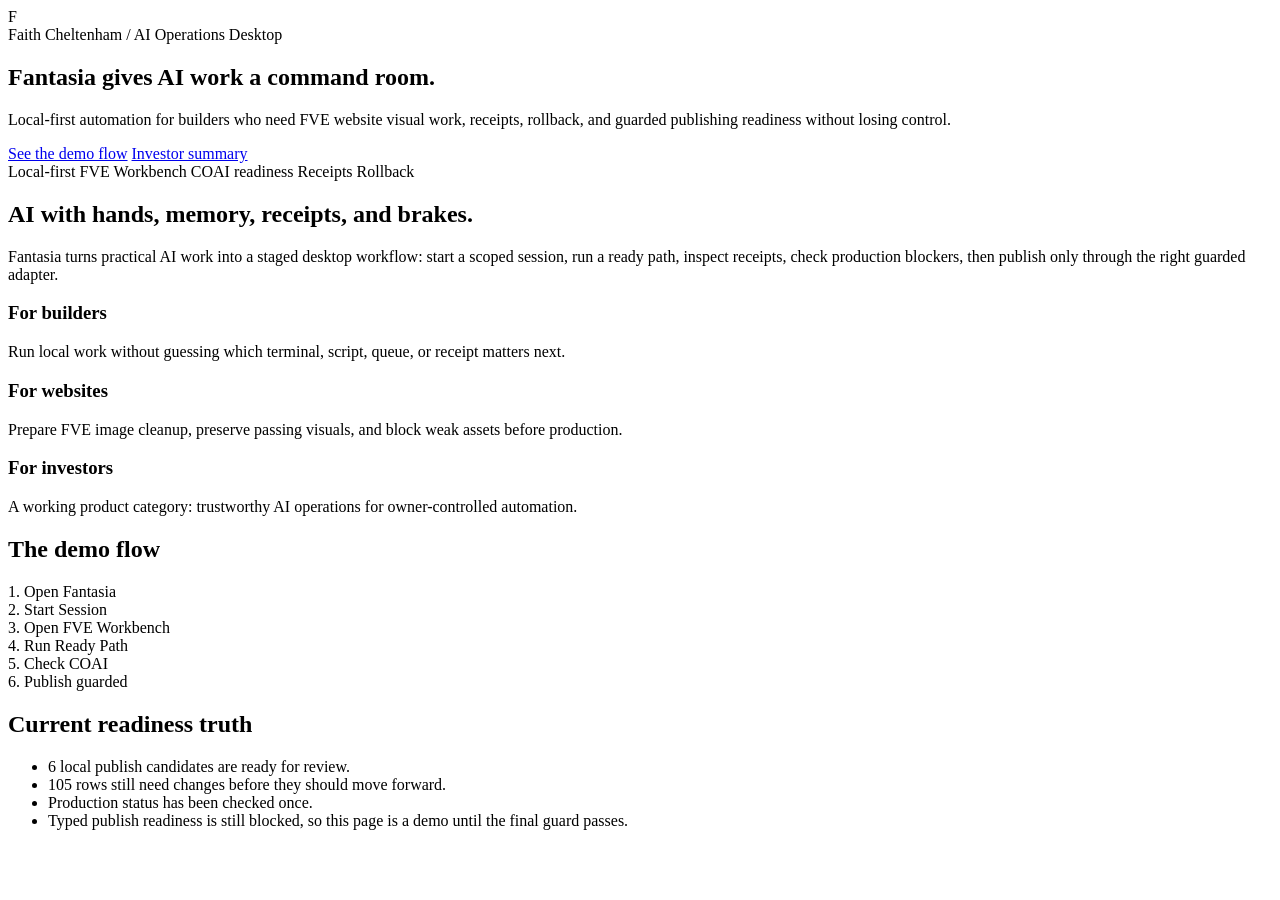
==== website-demo/faithcheltenham-fantasia/index.html @ 329a2b1d "Add FaithCheltenham Fantasia demo page" ====
<!doctype html>
<html lang="en">
<head>
  <meta charset="utf-8" />
  <meta name="viewport" content="width=device-width, initial-scale=1" />
  <title>Fantasia | Faith Cheltenham</title>
  <meta name="description" content="Fantasia is Faith Cheltenham's local-first AI operations desktop for safe creative automation, FVE website visual work, receipts, rollback, and guarded publishing readiness." />
  <link rel="stylesheet" href="style.css" />
</head>
<body>
  <main class="fantasia-page">
    <section class="fantasia-hero">
      <div class="fantasia-hero-inner">
        <div class="fantasia-mark">F</div>
        <div>
          <div class="fantasia-eyebrow">Faith Cheltenham / AI Operations Desktop</div>
          <h1>Fantasia gives AI work a command room.</h1>
          <p>Local-first automation for builders who need FVE website visual work, receipts, rollback, and guarded publishing readiness without losing control.</p>
        </div>
        <div class="fantasia-actions">
          <a class="fantasia-button" href="#demo">See the demo flow</a>
          <a class="fantasia-button secondary" href="#investors">Investor summary</a>
        </div>
        <div class="fantasia-chip-row">
          <span class="fantasia-chip">Local-first</span>
          <span class="fantasia-chip">FVE Workbench</span>
          <span class="fantasia-chip">COAI readiness</span>
          <span class="fantasia-chip">Receipts</span>
          <span class="fantasia-chip">Rollback</span>
        </div>
      </div>
    </section>

    <section class="fantasia-section" id="investors">
      <h2>AI with hands, memory, receipts, and brakes.</h2>
      <p>Fantasia turns practical AI work into a staged desktop workflow: start a scoped session, run a ready path, inspect receipts, check production blockers, then publish only through the right guarded adapter.</p>
      <div class="fantasia-grid">
        <article class="fantasia-panel">
          <h3>For builders</h3>
          <p>Run local work without guessing which terminal, script, queue, or receipt matters next.</p>
        </article>
        <article class="fantasia-panel">
          <h3>For websites</h3>
          <p>Prepare FVE image cleanup, preserve passing visuals, and block weak assets before production.</p>
        </article>
        <article class="fantasia-panel">
          <h3>For investors</h3>
          <p>A working product category: trustworthy AI operations for owner-controlled automation.</p>
        </article>
      </div>
    </section>

    <section class="fantasia-section" id="demo">
      <h2>The demo flow</h2>
      <div class="fantasia-flow">
        <div class="fantasia-step">1. Open Fantasia</div>
        <div class="fantasia-step">2. Start Session</div>
        <div class="fantasia-step">3. Open FVE Workbench</div>
        <div class="fantasia-step">4. Run Ready Path</div>
        <div class="fantasia-step">5. Check COAI</div>
        <div class="fantasia-step">6. Publish guarded</div>
      </div>
    </section>

    <section class="fantasia-section">
      <div class="fantasia-panel fantasia-status">
        <h2>Current readiness truth</h2>
        <ul class="fantasia-list">
          <li>6 local publish candidates are ready for review.</li>
          <li>105 rows still need changes before they should move forward.</li>
          <li>Production status has been checked once.</li>
          <li>Typed publish readiness is still blocked, so this page is a demo until the final guard passes.</li>
        </ul>
      </div>
    </section>
  </main>
</body>
</html>
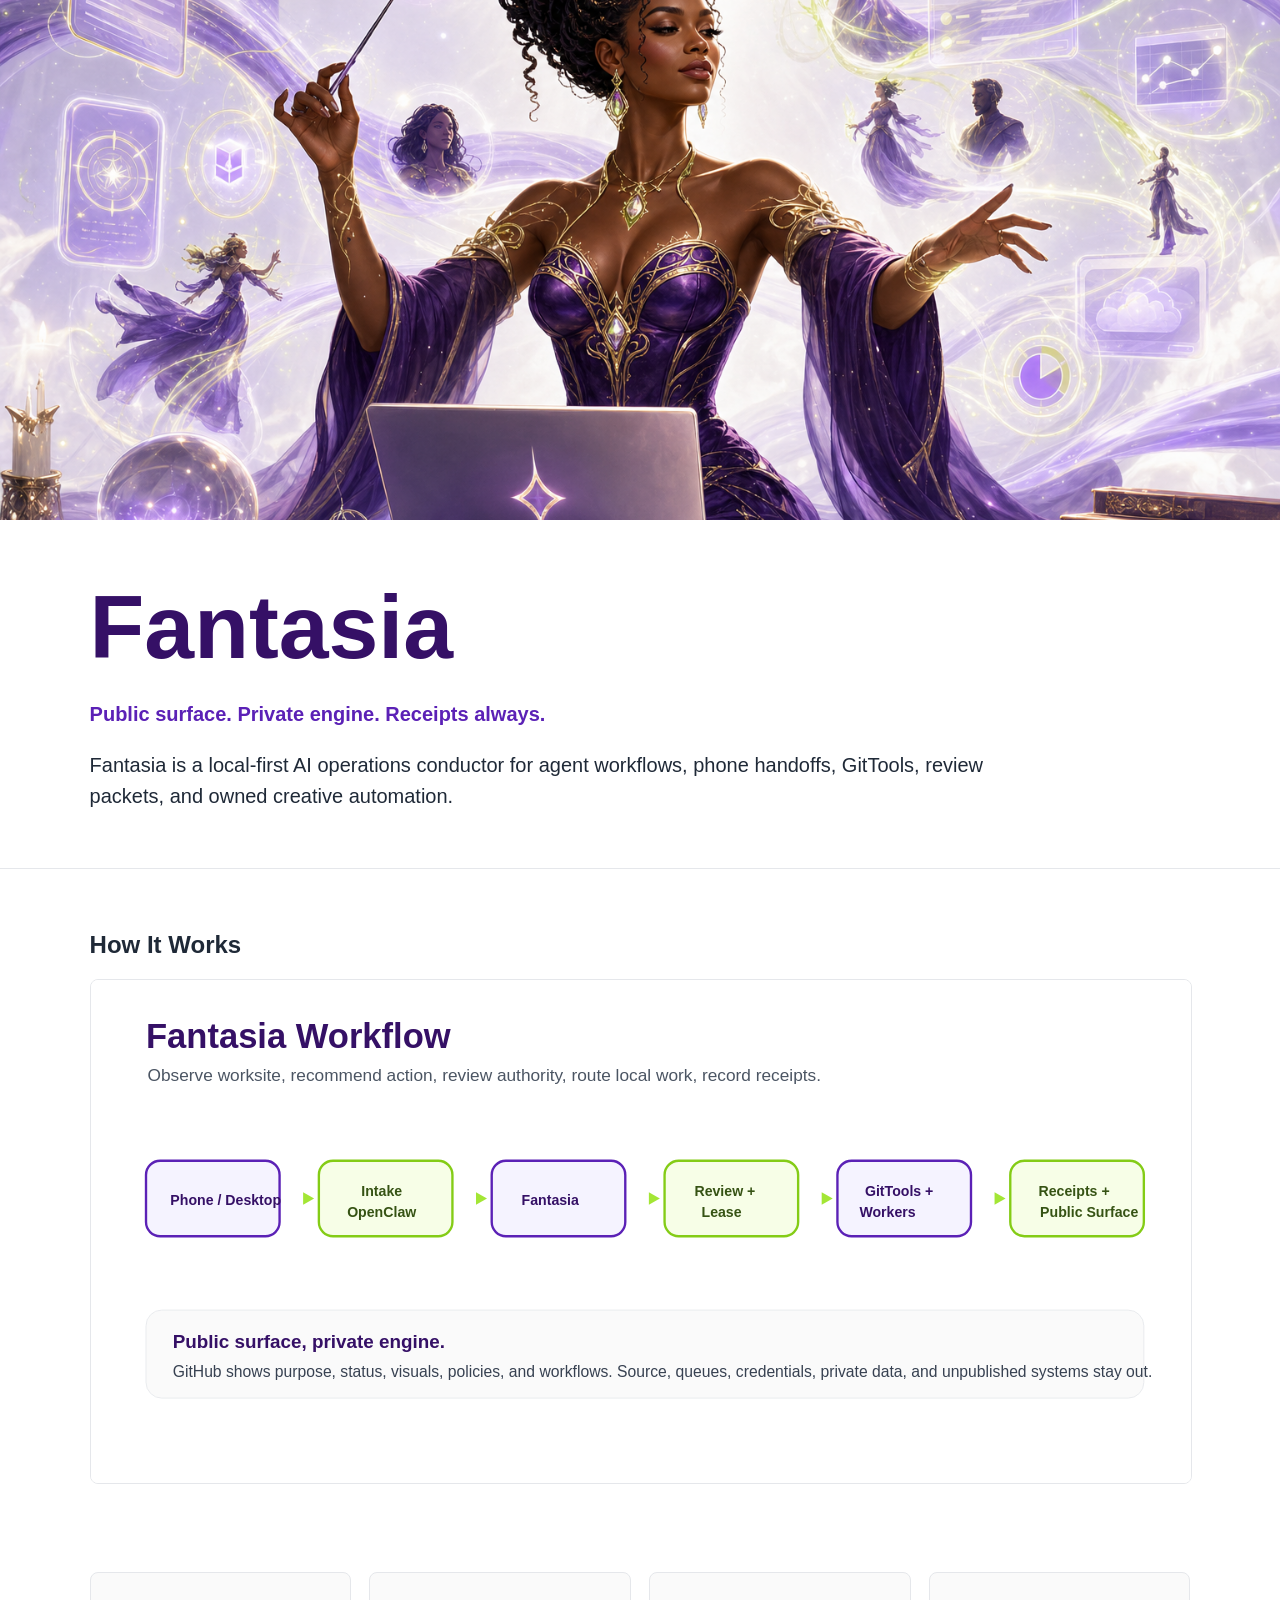
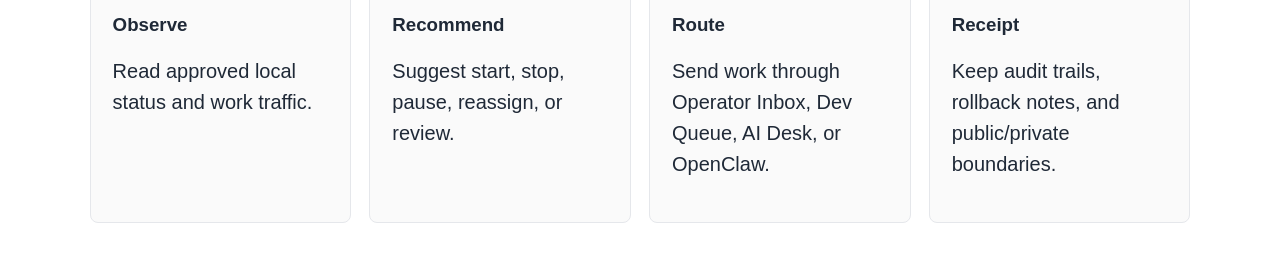
==== commit 546bde8e: "Refresh Fantasia public project surface" ====
--- a/website-demo/faithcheltenham-fantasia/index.html
+++ b/website-demo/faithcheltenham-fantasia/index.html
@@ -1,78 +1,40 @@
+
 <!doctype html>
 <html lang="en">
 <head>
-  <meta charset="utf-8" />
-  <meta name="viewport" content="width=device-width, initial-scale=1" />
-  <title>Fantasia | Faith Cheltenham</title>
-  <meta name="description" content="Fantasia is Faith Cheltenham's local-first AI operations desktop for safe creative automation, FVE website visual work, receipts, rollback, and guarded publishing readiness." />
-  <link rel="stylesheet" href="style.css" />
+  <meta charset="utf-8">
+  <meta name="viewport" content="width=device-width, initial-scale=1">
+  <title>Fantasia - Local-First AI Operations Conductor</title>
+  <meta name="description" content="Fantasia is a protected public project surface for a local-first AI operations conductor.">
+  <style>
+    body { margin: 0; font-family: Arial, sans-serif; color: #1f2937; background: #fff; }
+    header { padding: 56px 7vw 36px; border-bottom: 1px solid #e5e7eb; }
+    h1 { color: #351066; font-size: clamp(44px, 7vw, 96px); margin: 0 0 12px; }
+    p { font-size: 20px; line-height: 1.55; max-width: 920px; }
+    .hero { width: 100%; max-height: 520px; object-fit: cover; display: block; }
+    section { padding: 42px 7vw; }
+    .grid { display: grid; grid-template-columns: repeat(auto-fit, minmax(240px, 1fr)); gap: 18px; }
+    .card { border: 1px solid #e5e7eb; border-radius: 8px; padding: 22px; background: #fafafa; }
+    .accent { color: #5b21b6; font-weight: 700; }
+    img.diagram { max-width: 100%; border: 1px solid #e5e7eb; border-radius: 8px; }
+  </style>
 </head>
 <body>
-  <main class="fantasia-page">
-    <section class="fantasia-hero">
-      <div class="fantasia-hero-inner">
-        <div class="fantasia-mark">F</div>
-        <div>
-          <div class="fantasia-eyebrow">Faith Cheltenham / AI Operations Desktop</div>
-          <h1>Fantasia gives AI work a command room.</h1>
-          <p>Local-first automation for builders who need FVE website visual work, receipts, rollback, and guarded publishing readiness without losing control.</p>
-        </div>
-        <div class="fantasia-actions">
-          <a class="fantasia-button" href="#demo">See the demo flow</a>
-          <a class="fantasia-button secondary" href="#investors">Investor summary</a>
-        </div>
-        <div class="fantasia-chip-row">
-          <span class="fantasia-chip">Local-first</span>
-          <span class="fantasia-chip">FVE Workbench</span>
-          <span class="fantasia-chip">COAI readiness</span>
-          <span class="fantasia-chip">Receipts</span>
-          <span class="fantasia-chip">Rollback</span>
-        </div>
-      </div>
-    </section>
-
-    <section class="fantasia-section" id="investors">
-      <h2>AI with hands, memory, receipts, and brakes.</h2>
-      <p>Fantasia turns practical AI work into a staged desktop workflow: start a scoped session, run a ready path, inspect receipts, check production blockers, then publish only through the right guarded adapter.</p>
-      <div class="fantasia-grid">
-        <article class="fantasia-panel">
-          <h3>For builders</h3>
-          <p>Run local work without guessing which terminal, script, queue, or receipt matters next.</p>
-        </article>
-        <article class="fantasia-panel">
-          <h3>For websites</h3>
-          <p>Prepare FVE image cleanup, preserve passing visuals, and block weak assets before production.</p>
-        </article>
-        <article class="fantasia-panel">
-          <h3>For investors</h3>
-          <p>A working product category: trustworthy AI operations for owner-controlled automation.</p>
-        </article>
-      </div>
-    </section>
-
-    <section class="fantasia-section" id="demo">
-      <h2>The demo flow</h2>
-      <div class="fantasia-flow">
-        <div class="fantasia-step">1. Open Fantasia</div>
-        <div class="fantasia-step">2. Start Session</div>
-        <div class="fantasia-step">3. Open FVE Workbench</div>
-        <div class="fantasia-step">4. Run Ready Path</div>
-        <div class="fantasia-step">5. Check COAI</div>
-        <div class="fantasia-step">6. Publish guarded</div>
-      </div>
-    </section>
-
-    <section class="fantasia-section">
-      <div class="fantasia-panel fantasia-status">
-        <h2>Current readiness truth</h2>
-        <ul class="fantasia-list">
-          <li>6 local publish candidates are ready for review.</li>
-          <li>105 rows still need changes before they should move forward.</li>
-          <li>Production status has been checked once.</li>
-          <li>Typed publish readiness is still blocked, so this page is a demo until the final guard passes.</li>
-        </ul>
-      </div>
-    </section>
-  </main>
+  <img class="hero" src="../../assets/hero/hero-image.png" alt="Fantasy conductor representing Fantasia directing local AI workflows.">
+  <header>
+    <h1>Fantasia</h1>
+    <p><span class="accent">Public surface. Private engine. Receipts always.</span></p>
+    <p>Fantasia is a local-first AI operations conductor for agent workflows, phone handoffs, GitTools, review packets, and owned creative automation.</p>
+  </header>
+  <section>
+    <h2>How It Works</h2>
+    <img class="diagram" src="../../assets/diagrams/workflow-overview.svg" alt="Fantasia workflow overview.">
+  </section>
+  <section class="grid">
+    <div class="card"><h3>Observe</h3><p>Read approved local status and work traffic.</p></div>
+    <div class="card"><h3>Recommend</h3><p>Suggest start, stop, pause, reassign, or review.</p></div>
+    <div class="card"><h3>Route</h3><p>Send work through Operator Inbox, Dev Queue, AI Desk, or OpenClaw.</p></div>
+    <div class="card"><h3>Receipt</h3><p>Keep audit trails, rollback notes, and public/private boundaries.</p></div>
+  </section>
 </body>
 </html>
